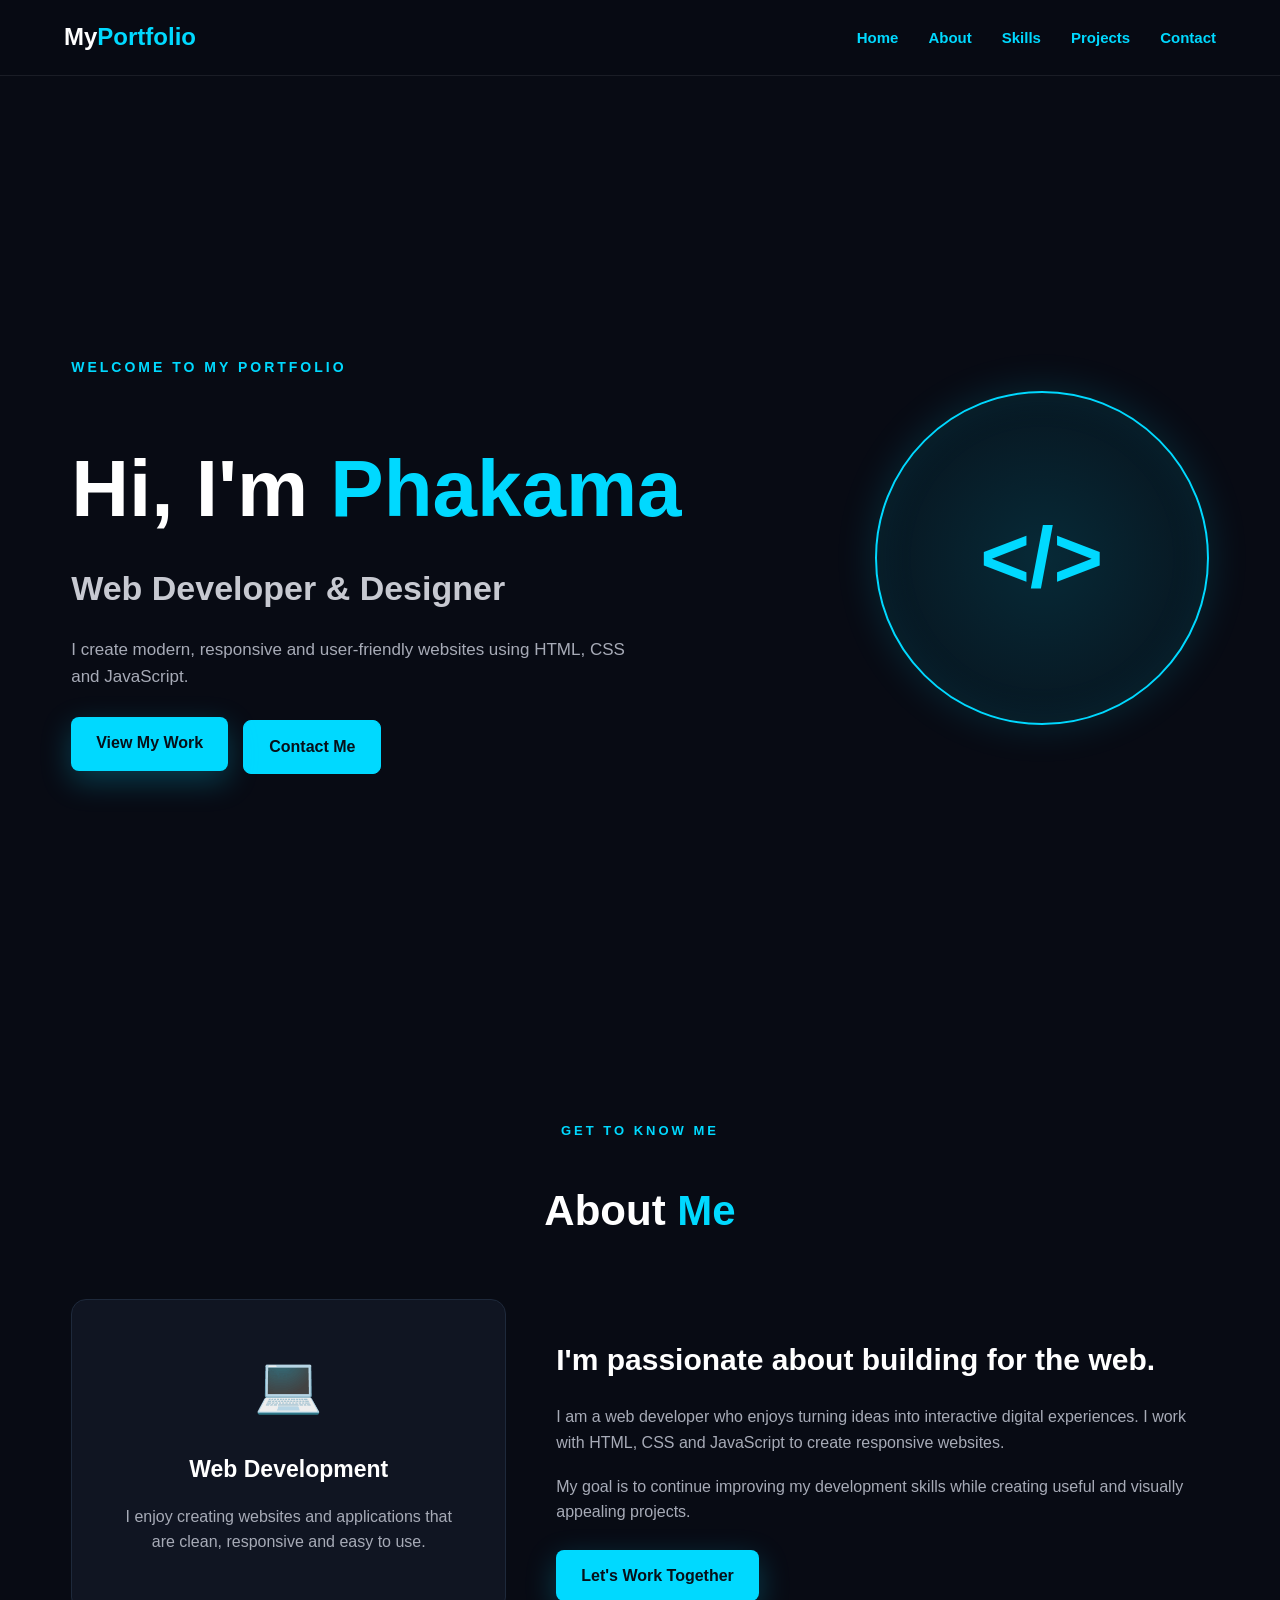
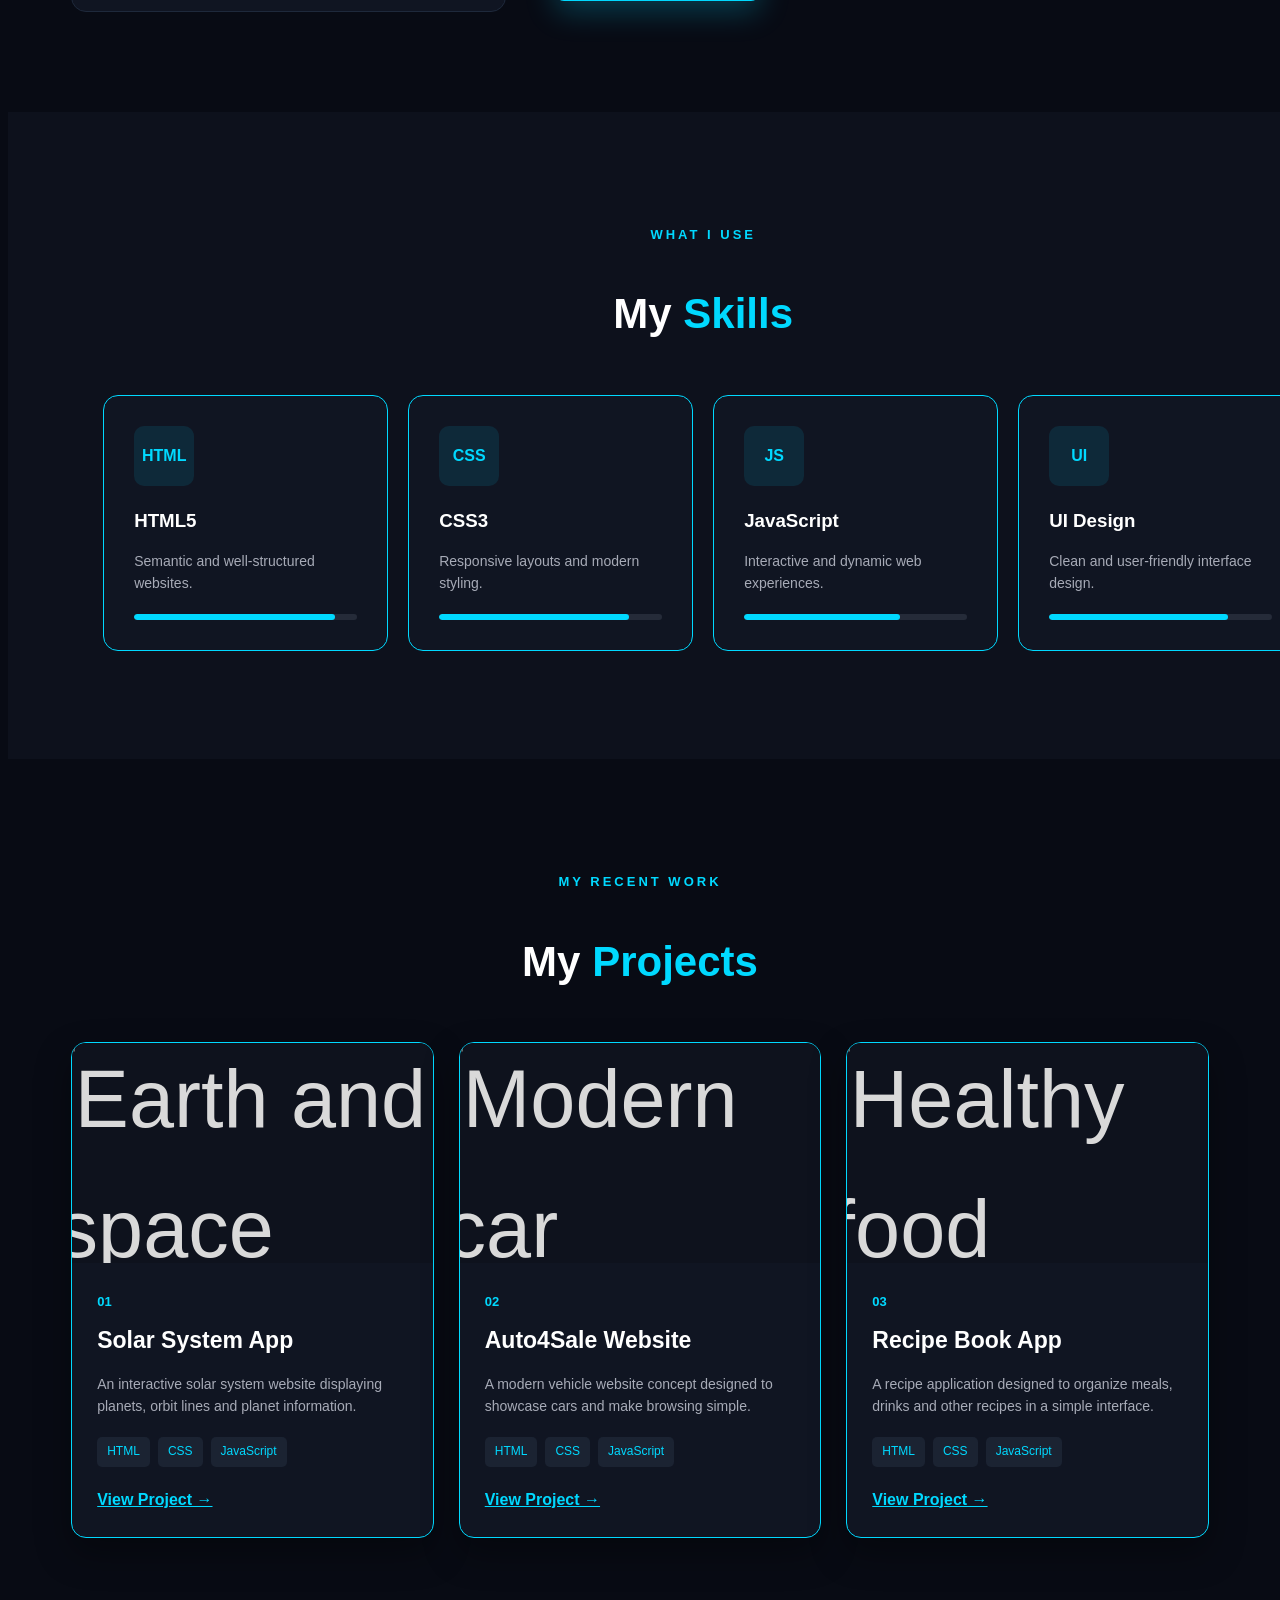
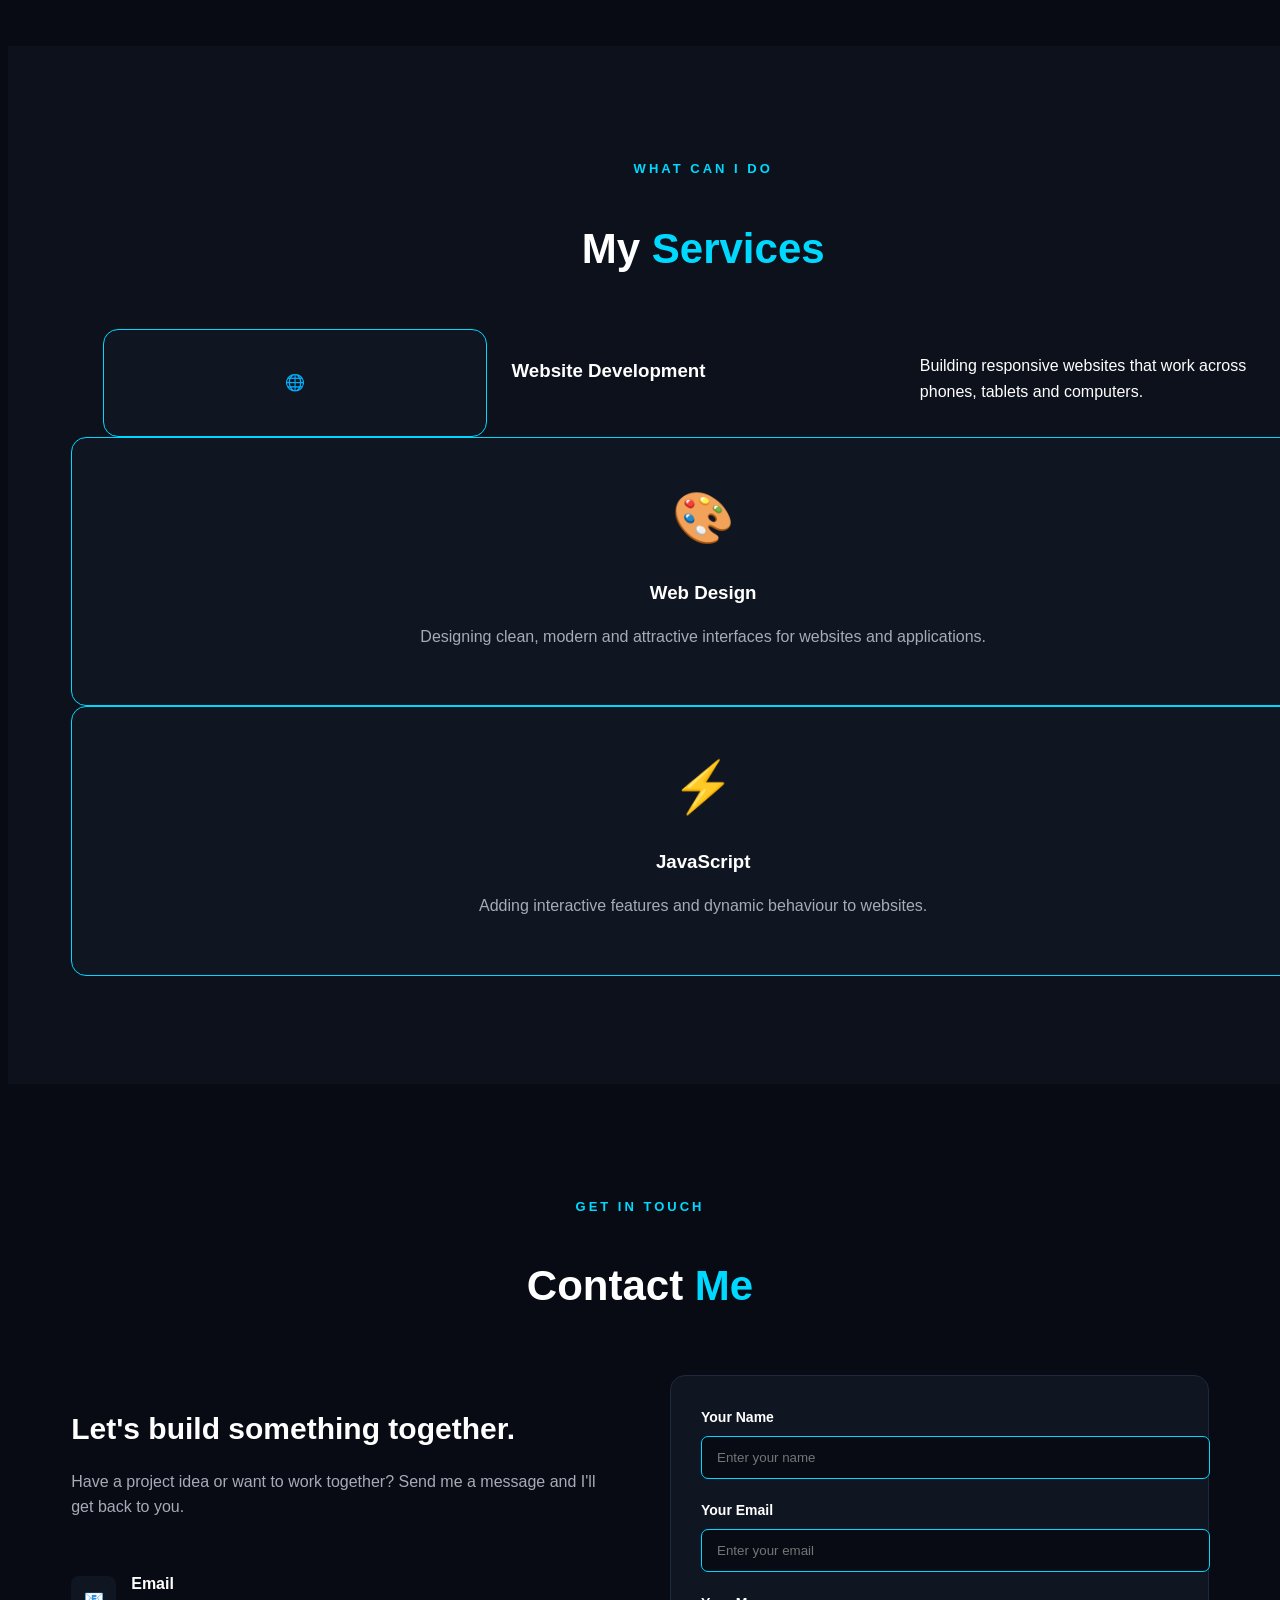
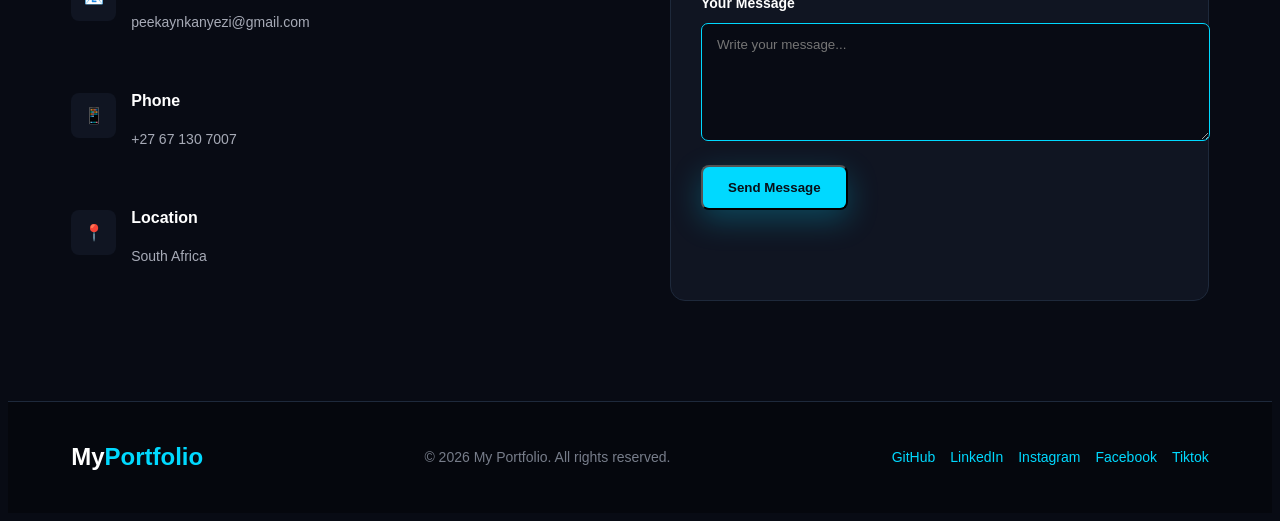
==== index.html @ e18cd829 "Add files via upload" ====
<!DOCTYPE html>

<html lang="en"> <head> <meta charset="UTF-8"> <meta name="viewport" content="width=device-width, initial-scale=1.0">

<title>My Portfolio | Web Developer</title>

<link rel="stylesheet" href="style.css">

</head>

<body>

<!-- Navigation -->
<header>
    <nav class="navbar">
        <a href="#home" class="logo">My<span>Portfolio</span></a>

        <button class="menu-btn" id="menu-btn">
            ☰
        </button>

        <ul class="nav-links" id="nav-links">
            <li><a href="#home">Home</a></li>
            <li><a href="#about">About</a></li>
            <li><a href="#skills">Skills</a></li>
            <li><a href="#projects">Projects</a></li>
            <li><a href="#contact">Contact</a></li>
        </ul>
    </nav>
</header>

<!-- Home -->
<section id="home" class="hero">

    <div class="hero-content">
        <p class="welcome">WELCOME TO MY PORTFOLIO</p>

        <h1>
            Hi, I'm <span>Phakama</span>
        </h1>

        <h2>Web Developer & Designer</h2>

        <p class="hero-text">
            I create modern, responsive and user-friendly websites
            using HTML, CSS and JavaScript.
        </p>

        <div class="hero-buttons">
            <a href="#projects" class="btn primary-btn">
                View My Work
            </a>

            <a href="#contact" class="btn secondary-btn">
                Contact Me
            </a>
        </div>
    </div>

    <div class="hero-image">
        <div class="profile-circle">
            <div class="code-icon">&lt;/&gt;</div>
        </div>
    </div>

</section>

<!-- About -->
<section id="about" class="section">

    <div class="section-title">
        <p>GET TO KNOW ME</p>
        <h2>About <span>Me</span></h2>
    </div>

    <div class="about-container">

        <div class="about-card">
            <div class="about-icon">💻</div>
            <h3>Web Development</h3>
            <p>
                I enjoy creating websites and applications that are
                clean, responsive and easy to use.
            </p>
        </div>

        <div class="about-text">
            <h3>I'm passionate about building for the web.</h3>

            <p>
                I am a web developer who enjoys turning ideas into
                interactive digital experiences. I work with HTML,
                CSS and JavaScript to create responsive websites.
            </p>

            <p>
                My goal is to continue improving my development skills
                while creating useful and visually appealing projects.
            </p>

            <a href="#contact" class="btn primary-btn">
                Let's Work Together
            </a>
        </div>

    </div>

</section>

<!-- Skills -->
<section id="skills" class="section skills-section">

    <div class="section-title">
        <p>WHAT I USE</p>
        <h2>My <span>Skills</span></h2>
    </div>

    <div class="skills-container">

        <div class="skill-card">
            <div class="skill-icon">HTML</div>
            <h3>HTML5</h3>
            <p>Semantic and well-structured websites.</p>

            <div class="skill-bar">
                <div class="skill-progress html"></div>
            </div>
        </div>

        <div class="skill-card">
            <div class="skill-icon">CSS</div>
            <h3>CSS3</h3>
            <p>Responsive layouts and modern styling.</p>

            <div class="skill-bar">
                <div class="skill-progress css"></div>
            </div>
        </div>

        <div class="skill-card">
            <div class="skill-icon">JS</div>
            <h3>JavaScript</h3>
            <p>Interactive and dynamic web experiences.</p>

            <div class="skill-bar">
                <div class="skill-progress javascript"></div>
            </div>
        </div>

        <div class="skill-card">
            <div class="skill-icon">UI</div>
            <h3>UI Design</h3>
            <p>Clean and user-friendly interface design.</p>

            <div class="skill-bar">
                <div class="skill-progress ui"></div>
            </div>
        </div>

    </div>

</section>

<!-- Projects -->

<section id="projects" class="section">

<div class="section-title">
    <p>MY RECENT WORK</p>
    <h2>My <span>Projects</span></h2>
</div>

<div class="projects-container">

    <!-- Project 1: Solar System -->
    <article class="project-card">

        <div class="project-image">
            <img
                src="https://images.unsplash.com/photo-1446776811953-b23d57bd21aa?auto=format&fit=crop&w=1200&q=80"
                alt="Earth and space"
            >
        </div>

        <div class="project-content">
            <span class="project-number">01</span>

            <h3>Solar System App</h3>

            <p>
                An interactive solar system website displaying
                planets, orbit lines and planet information.
            </p>

            <div class="project-tags">
                <span>HTML</span>
                <span>CSS</span>
                <span>JavaScript</span>
            </div>

            <a href="#" class="project-link">
                View Project →
            </a>
        </div>

    </article>

    <!-- Project 2: Auto4Sale -->
    <article class="project-card">

        <div class="project-image">
            <img
                src="https://images.unsplash.com/photo-1492144534655-ae79c964c9d7?auto=format&fit=crop&w=1200&q=80"
                alt="Modern car"
            >
        </div>

        <div class="project-content">
            <span class="project-number">02</span>

            <h3>Auto4Sale Website</h3>

            <p>
                A modern vehicle website concept designed to
                showcase cars and make browsing simple.
            </p>

            <div class="project-tags">
                <span>HTML</span>
                <span>CSS</span>
                <span>JavaScript</span>
            </div>

            <a href="#" class="project-link">
                View Project →
            </a>
        </div>

    </article>

    <!-- Project 3: Recipe Book -->
    <article class="project-card">

        <div class="project-image">
            <img
                src="https://images.unsplash.com/photo-1540189549336-e6e99c3679fe?auto=format&fit=crop&w=1200&q=80"
                alt="Healthy food recipe"
            >
        </div>

        <div class="project-content">
            <span class="project-number">03</span>

            <h3>Recipe Book App</h3>

            <p>
                A recipe application designed to organize meals,
                drinks and other recipes in a simple interface.
            </p>

            <div class="project-tags">
                <span>HTML</span>
                <span>CSS</span>
                <span>JavaScript</span>
            </div>

            <a href="#" class="project-link">
                View Project →
            </a>
        </div>

    </article>

</div>

</section>

<!-- Services -->
<section class="section services-section">
    <div class="section-title">
        <p>WHAT CAN I DO</p>
        <h2>My <span>Services</span></h2>
    </div>

    <div class="services-container">

        <div class="service-card">🌐</div>
        <h3>Website Development</h3>
        <p>
            Building responsive websites that work across 
            phones, tablets and computers.
        </p>
    </div>
    
    <div class="service-card">
        <div class="service-icon">🎨</div>
        <h3>Web Design</h3>
        <p>
            Designing clean, modern and attractive interfaces 
            for websites and applications.
        </p>
    </div>

    <div class="service-card">
        <div class="service-icon">⚡</div>
        <h3>JavaScript</h3>
        <p>
            Adding interactive features and dynamic behaviour 
            to websites.
        </p>
    </div>

</div>

</section>

<!-- Contact -->
<section id="contact" class="section contact-section">

    <div class="section-title">
        <p>GET IN TOUCH</p>
        <h2>Contact <span>Me</span></h2>
    </div>

    <div class="contact-container">

        <div class="contact-info">

            <h3>Let's build something together.</h3>

            <p>
                Have a project idea or want to work together?
                Send me a message and I'll get back to you.
            </p>

            <div class="contact-item">
                <span>📧</span>
                <div>
                    <h4>Email</h4>
                    <p>peekaynkanyezi@gmail.com</p>
                </div>
            </div>

            <div class="contact-item">
                <span>📱</span>
                <div>
                    <h4>Phone</h4>
                    <p>+27 67 130 7007</p>
                </div>
            </div>

            <div class="contact-item">
                <span>📍</span>
                <div>
                    <h4>Location</h4>
                    <p>South Africa</p>
                </div>
            </div>

        </div>

        <form id="contact-form" class="contact-form">

            <div class="input-group">
                <label for="name">Your Name</label>
                <input
                    type="text"
                    id="name"
                    placeholder="Enter your name"
                    required
                >
            </div>

            <div class="input-group">
                <label for="email">Your Email</label>
                <input
                    type="email"
                    id="email"
                    placeholder="Enter your email"
                    required
                >
            </div>

            <div class="input-group">
                <label for="message">Your Message</label>
                <textarea
                    id="message"
                    rows="6"
                    placeholder="Write your message..."
                    required
                ></textarea>
            </div>

            <button type="submit" class="btn primary-btn">
                Send Message
            </button>

            <p id="form-message"></p>

        </form>

    </div>

</section>

<!-- Footer -->
<footer>

    <div class="footer-content">

        <a href="#home" class="logo">
            My<span>Portfolio</span>
        </a>

        <p>
            © 2026 My Portfolio. All rights reserved.
        </p>

        <div class="social-links">
            <a href="@peekay48">GitHub</a>
            <a href="@peekay.m_">LinkedIn</a>
            <a href="@peekay.m_">Instagram</a>
            <a href="@Phakama Myeni">Facebook</a>
            <a href="@peekay.m_">Tiktok</a>
        </div>

    </div>

</footer>

<script src="script.js"></script>

</body> </html>
---- style.css ----
/* ================================
GENERAL
================================ */

{
margin: 0;
padding: 0;
box-sizing: border-box;
}

html {
scroll-behavior: smooth;
}

body {
font-family: Arial, Helvetica, sans-serif;
background: #080b14;
color: #ffffff;
line-height: 1.6;
}

a {
text-decoration: none;
color: inherit;
}

ul {
list-style: none;
}

section {
scroll-margin-top: 80px;
}

/* ================================
NAVIGATION
================================ */

header {
position: fixed;
top: 0;
left: 0;
width: 100%;
z-index: 1000;
background: rgba(8, 11, 20, 0.92);
backdrop-filter: blur(12px);
border-bottom: 1px solid rgba(255, 255, 255, 0.08);
}

.navbar {
width: 90%;
max-width: 1200px;
height: 75px;
margin: auto;

display: flex;
align-items: center;
justify-content: space-between;

}

.logo {
font-size: 24px;
font-weight: 800;
}

.logo span,
h1 span,
h2 span {
color: #00d9ff;
}

.nav-links {
display: flex;
gap: 30px;
}

.nav-links a {
font-size: 15px;
font-weight: 600;
transition: 0.3s;
}

.nav-links a {
color: #00d9ff;
}

.menu-btn {
display: none;
border: none;
background: none;
color: white;
font-size: 28px;
cursor: pointer;
}

/* ================================
HERO
================================ */

.hero {
min-height: 100vh;
width: 90%;
max-width: 1200px;
margin: auto;

display: flex;
align-items: center;
justify-content: space-between;
gap: 50px;

padding-top: 100px;

}

.hero-content {
max-width: 650px;
}

.welcome {
color: #00d9ff;
font-size: 14px;
font-weight: bold;
letter-spacing: 3px;
margin-bottom: 15px;
}

.hero h1 {
font-size: clamp(45px, 7vw, 80px);
line-height: 1.1;
margin-bottom: 15px;
}

.hero h2 {
font-size: clamp(22px, 4vw, 34px);
color: #c7c9d1;
margin-bottom: 20px;
}

.hero-text {
max-width: 580px;
color: #a7abb7;
font-size: 17px;
}

.hero-buttons {
display: flex;
gap: 15px;
margin-top: 30px;
flex-wrap: wrap;
}

.btn {
display: inline-block;
padding: 13px 25px;
border-radius: 8px;
font-weight: bold;
transition: 0.3s;
}

.primary-btn {
background: #00d9ff;
color: #071019;
}

.primary-btn {
transform: translateY(-3px);
box-shadow: 0 10px 30px rgba(0, 217, 255, 0.25);
}

.secondary-btn {
border: 1px solid #00d9ff;
color: #00d9ff;
}

.secondary-btn {
background: #00d9ff;
color: #071019;
}

.hero-image {
display: flex;
align-items: center;
justify-content: center;
}

.profile-circle {
width: 330px;
height: 330px;
border-radius: 50%;

display: flex;
align-items: center;
justify-content: center;

border: 2px solid #00d9ff;
background: radial-gradient(
    circle,
    rgba(0, 217, 255, 0.15),
    rgba(0, 217, 255, 0.02)
);

box-shadow:
    0 0 40px rgba(0, 217, 255, 0.15),
    inset 0 0 40px rgba(0, 217, 255, 0.08);

animation: floating 4s ease-in-out infinite;

}

.code-icon {
font-size: 85px;
font-weight: bold;
color: #00d9ff;
}

@keyframes floating {
0%, 100% {
transform: translateY(0);
}

50% {
    transform: translateY(-15px);
}

}

/* ================================
SECTIONS
================================ */

.section {
width: 90%;
max-width: 1200px;
margin: auto;
padding: 100px 0;
}

.section-title {
text-align: center;
margin-bottom: 55px;
}

.section-title p {
color: #00d9ff;
font-size: 13px;
font-weight: bold;
letter-spacing: 3px;
margin-bottom: 8px;
}

.section-title h2 {
font-size: 42px;
}

/* ================================
ABOUT
================================ */

.about-container {
display: grid;
grid-template-columns: 1fr 1.5fr;
gap: 50px;
align-items: center;
}

.about-card {
padding: 40px;
border-radius: 15px;
background: #101522;
border: 1px solid #1e293b;
text-align: center;
}

.about-icon {
font-size: 55px;
margin-bottom: 20px;
}

.about-card h3 {
margin-bottom: 10px;
font-size: 23px;
}

.about-card p,
.about-text p {
color: #a7abb7;
}

.about-text h3 {
font-size: 30px;
margin-bottom: 20px;
}

.about-text p {
margin-bottom: 18px;
}

.about-text .btn {
margin-top: 10px;
}

/* ================================
SKILLS
================================ */

.skills-section {
max-width: none;
width: 100%;
padding-left: 5%;
padding-right: 5%;
background: #0d111c;
}

.skills-container {
max-width: 1200px;
margin: auto;

display: grid;
grid-template-columns: repeat(4, 1fr);
gap: 20px;

}

.skill-card {
padding: 30px;
background: #101522;
border: 1px solid #1e293b;
border-radius: 15px;
transition: 0.3s;
}

.skill-card {
transform: translateY(-8px);
border-color: #00d9ff;
}

.skill-icon {
width: 60px;
height: 60px;
border-radius: 10px;

display: flex;
align-items: center;
justify-content: center;

background: rgba(0, 217, 255, 0.1);
color: #00d9ff;
font-weight: bold;
margin-bottom: 20px;

}

.skill-card h3 {
margin-bottom: 8px;
}

.skill-card p {
color: #a7abb7;
font-size: 14px;
margin-bottom: 20px;
}

.skill-bar {
width: 100%;
height: 6px;
background: #252b39;
border-radius: 10px;
overflow: hidden;
}

.skill-progress {
height: 100%;
background: #00d9ff;
border-radius: 10px;
}

.html {
width: 90%;
}

.css {
width: 85%;
}

.javascript {
width: 70%;
}

.ui {
width: 80%;
}

/* ================================
PROJECTS
================================ */

.projects-container {
display: grid;
grid-template-columns: repeat(3, 1fr);
gap: 25px;
}

.project-card {
background: #101522;
border: 1px solid #1e293b;
border-radius: 15px;
overflow: hidden;
transition: 0.3s;
}

.project-card {
transform: translateY(-8px);
border-color: #00d9ff;
}

.project-image {
height: 210px;

display: flex;
align-items: center;
justify-content: center;

font-size: 75px;

}

.solar {
background: linear-gradient(135deg, #182848, #4b6cb7);
}

.auto {
background: linear-gradient(135deg, #232526, #414345);
}

.recipe {
background: linear-gradient(135deg, #42275a, #734b6d);
}

.project-content {
padding: 25px;
}

.project-number {
color: #00d9ff;
font-size: 13px;
font-weight: bold;
}

.project-content h3 {
font-size: 23px;
margin: 8px 0;
}

.project-content p {
color: #a7abb7;
font-size: 14px;
margin-bottom: 20px;
}

.project-tags {
display: flex;
flex-wrap: wrap;
gap: 8px;
margin-bottom: 20px;
}

.project-tags span {
padding: 5px 10px;
border-radius: 5px;
background: #1b2332;
color: #00d9ff;
font-size: 12px;
}

.project-link {
color: #00d9ff;
font-weight: bold;
}

.project-link {
text-decoration: underline;
}

/* ================================
PROJECT IMAGES
================================ */

.project-image {
width: 100%;
height: 220px;
overflow: hidden;
position: relative;
background: #101522;
}

.project-image img {
width: 100%;
height: 100%;
display: block;

object-fit: cover;

transition: transform 0.5s ease;

}

/* Image zoom when hovering over project */

.project-card .project-image img {
transform: scale(1.08);
}

/* Dark overlay over images */

.project-image::after {
content: "";
position: absolute;
inset: 0;

background: rgba(0, 0, 0, 0.15);

pointer-events: none;

}

/* Project cards */

.project-card {
background: #101522;
border: 1px solid #1e293b;
border-radius: 15px;

overflow: hidden;

transition:
    transform 0.3s ease,
    border-color 0.3s ease,
    box-shadow 0.3s ease;

}

.project-card {
transform: translateY(-8px);

border-color: #00d9ff;

box-shadow:
    0 15px 35px rgba(0, 0, 0, 0.35);

}

/* Project content */

.project-content {
padding: 25px;
}

.project-number {
color: #00d9ff;
font-size: 13px;
font-weight: bold;
}

.project-content h3 {
font-size: 23px;
margin: 8px 0;
}

.project-content p {
color: #a7abb7;
font-size: 14px;
margin-bottom: 20px;
}

/* Project technology tags */

.project-tags {
display: flex;
flex-wrap: wrap;
gap: 8px;
margin-bottom: 20px;
}

.project-tags span {
padding: 5px 10px;

border-radius: 5px;

background: #1b2332;
color: #00d9ff;

font-size: 12px;

}

/* Project link */

.project-link {
color: #00d9ff;
font-weight: bold;
}

.project-link {
text-decoration: underline;
}

/* Mobile */

@media (max-width: 700px) {

.project-image {
    height: 200px;
}

}

/* ================================
SERVICES
================================ */

.services-section {
max-width: none;
width: 100%;
padding-left: 5%;
padding-right: 5%;
background: #0d111c;
}

.services-container {
max-width: 1200px;
margin: auto;

display: grid;
grid-template-columns: repeat(3, 1fr);
gap: 25px;

}

.service-card {
text-align: center;
padding: 40px 30px;
border-radius: 15px;
background: #101522;
border: 1px solid #1e293b;
transition: 0.3s;
}

.service-card {
transform: translateY(-8px);
border-color: #00d9ff;
}

.service-icon {
font-size: 50px;
margin-bottom: 20px;
}

.service-card h3 {
margin-bottom: 12px;
}

.service-card p {
color: #a7abb7;
}

/* ================================
CONTACT
================================ */

.contact-container {
display: grid;
grid-template-columns: 1fr 1fr;
gap: 60px;
}

.contact-info h3 {
font-size: 30px;
margin-bottom: 15px;
}

.contact-info > p {
color: #a7abb7;
margin-bottom: 30px;
}

.contact-item {
display: flex;
gap: 15px;
align-items: center;
margin-bottom: 20px;
}

.contact-item > span {
width: 45px;
height: 45px;
border-radius: 8px;

display: flex;
align-items: center;
justify-content: center;

background: #101522;

}

.contact-item h4 {
margin-bottom: 2px;
}

.contact-item p {
color: #a7abb7;
font-size: 14px;
}

.contact-form {
padding: 30px;
background: #101522;
border-radius: 15px;
border: 1px solid #1e293b;
}

.input-group {
margin-bottom: 20px;
}

.input-group label {
display: block;
margin-bottom: 8px;
font-size: 14px;
font-weight: bold;
}

.input-group input,
.input-group textarea {
width: 100%;
padding: 13px 15px;

background: #080b14;
color: white;

border: 1px solid #293244;
border-radius: 7px;

outline: none;
font-family: inherit;

}

.input-group input,
.input-group textarea {
border-color: #00d9ff;
}

.input-group textarea {
resize: vertical;
}

#form-message {
color: #00d9ff;
margin-top: 15px;
}

/* ================================
FOOTER
================================ */

footer {
padding: 30px 5%;
background: #05070d;
border-top: 1px solid #1e293b;
}

.footer-content {
max-width: 1200px;
margin: auto;

display: flex;
justify-content: space-between;
align-items: center;
gap: 20px;

}

.footer-content p {
color: #777d8a;
font-size: 14px;
}

.social-links {
display: flex;
gap: 15px;
}

.social-links a {
color: #a7abb7;
font-size: 14px;
}

.social-links a {
color: #00d9ff;
}

/* ================================
SCROLL ANIMATION
================================ */

.hidden {
opacity: 0;
transform: translateY(30px);
}

.show {
opacity: 1;
transform: translateY(0);
transition: opacity 0.7s ease, transform 0.7s ease;
}

/* ================================
RESPONSIVE DESIGN
================================ */

@media (max-width: 950px) {

.hero {
    text-align: center;
    flex-direction: column;
    justify-content: center;
}

.hero-content {
    display: flex;
    flex-direction: column;
    align-items: center;
}

.skills-container {
    grid-template-columns: repeat(2, 1fr);
}

.projects-container {
    grid-template-columns: 1fr 1fr;
}

.about-container {
    grid-template-columns: 1fr;
}

.contact-container {
    grid-template-columns: 1fr;
}

}

@media (max-width: 700px) {

.navbar {
    height: 65px;
}

.menu-btn {
    display: block;
}

.nav-links {
    position: absolute;
    top: 65px;
    left: 0;

    width: 100%;

    flex-direction: column;
    gap: 0;

    background: #080b14;

    max-height: 0;
    overflow: hidden;

    transition: 0.3s;
}

.nav-links.active {
    max-height: 400px;
}

.nav-links li {
    text-align: center;
}

.nav-links a {
    display: block;
    padding: 15px;
}

.hero {
    padding-top: 100px;
}

.profile-circle {
    width: 230px;
    height: 230px;
}

.code-icon {
    font-size: 60px;
}

.section {
    padding: 75px 0;
}

.section-title h2 {
    font-size: 34px;
}

.skills-container,
.projects-container,
.services-container {
    grid-template-columns: 1fr;
}

.footer-content {
    flex-direction: column;
    text-align: center;
}

.social-links {
    justify-content: center;
}

}

@media (max-width: 450px) {

.hero h1 {
    font-size: 43px;
}

.hero h2 {
    font-size: 22px;
}

.hero-text {
    font-size: 15px;
}

.hero-buttons {
    flex-direction: column;
    width: 100%;
}

.hero-buttons .btn {
    text-align: center;
}

.contact-form {
    padding: 20px;
}

}
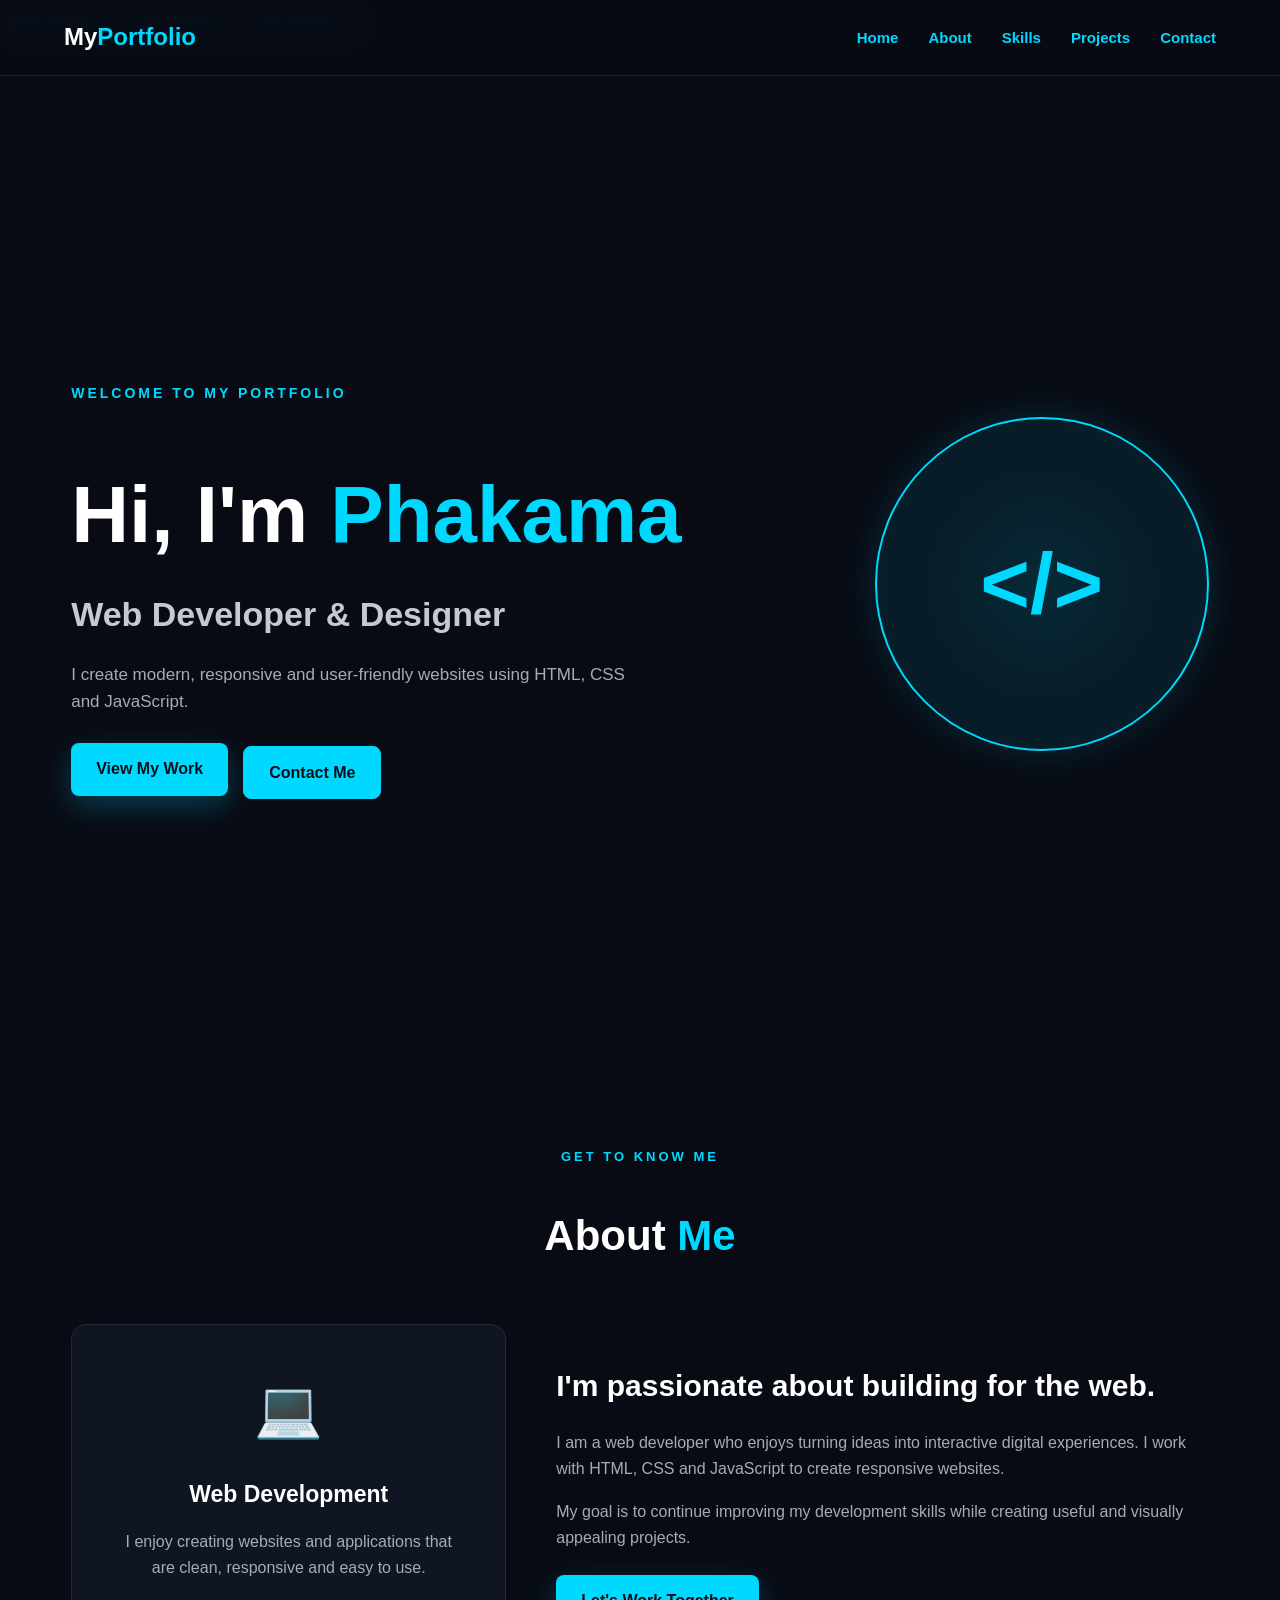
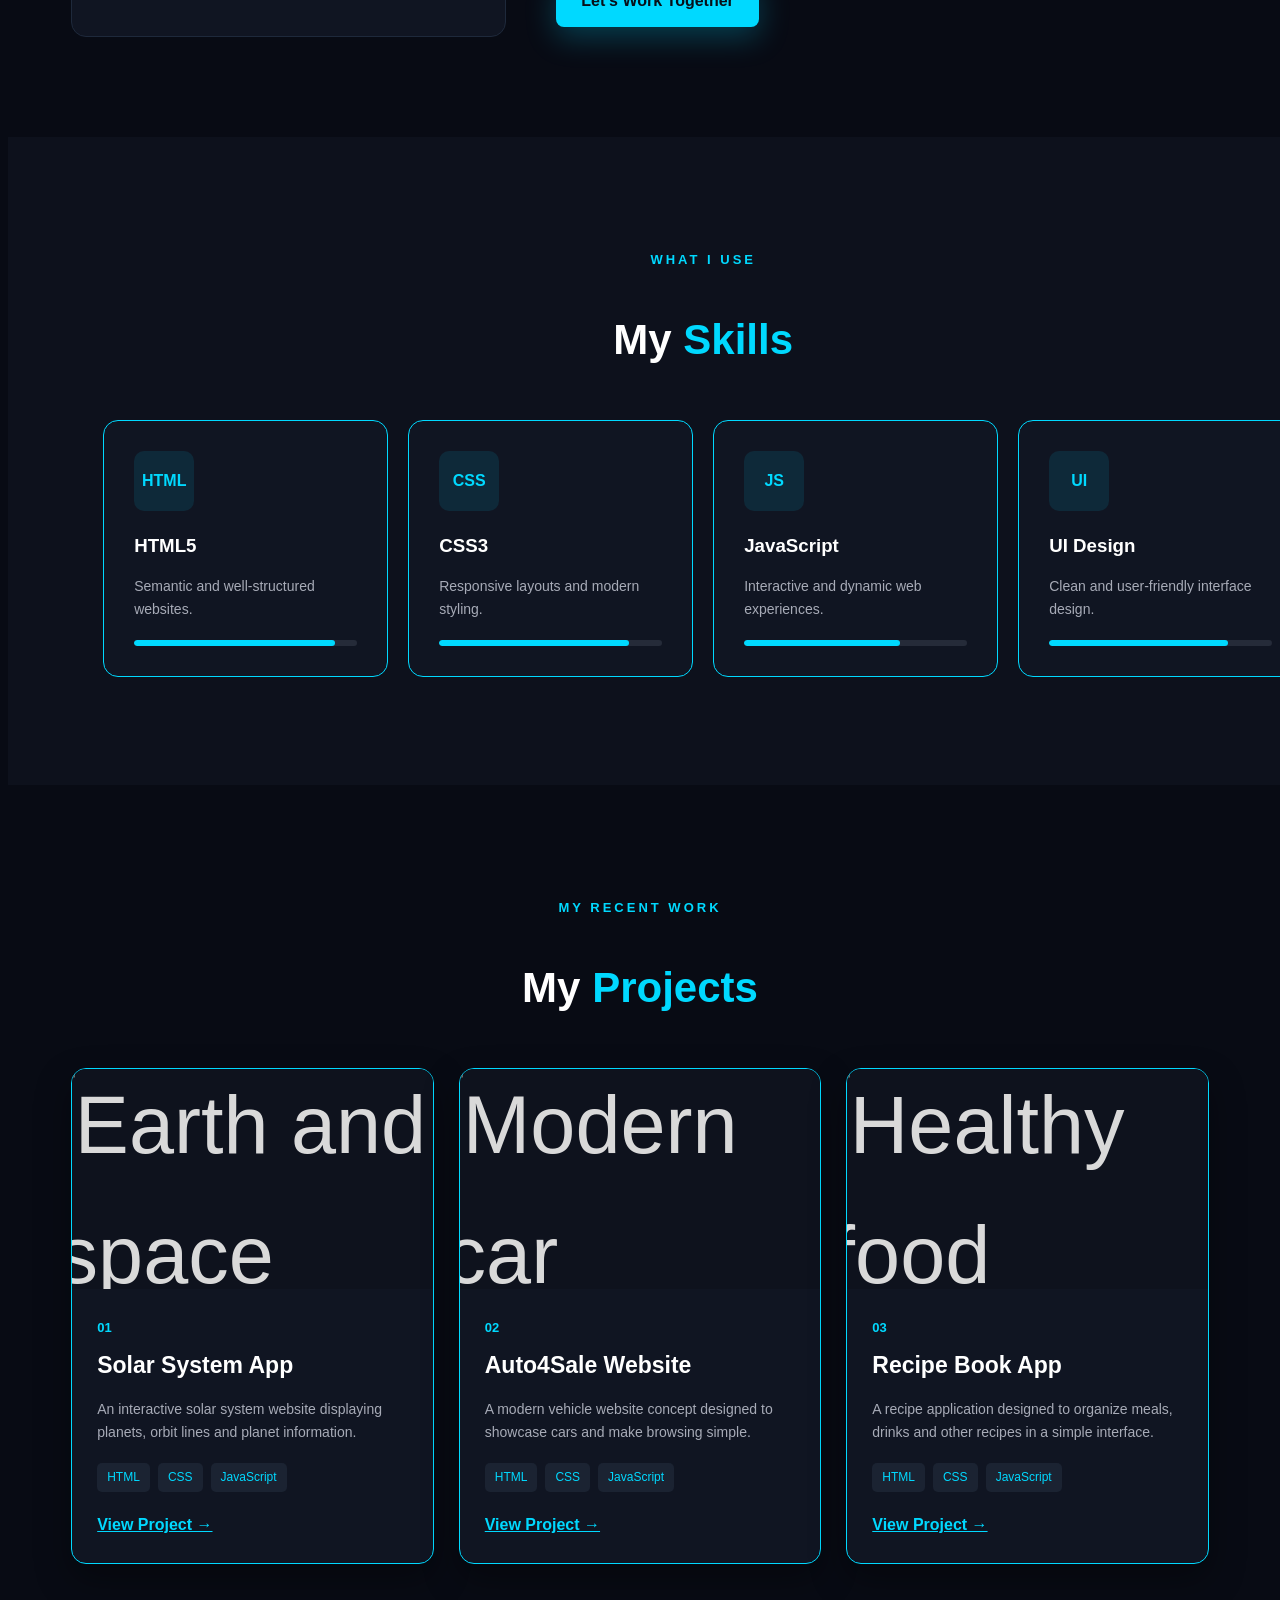
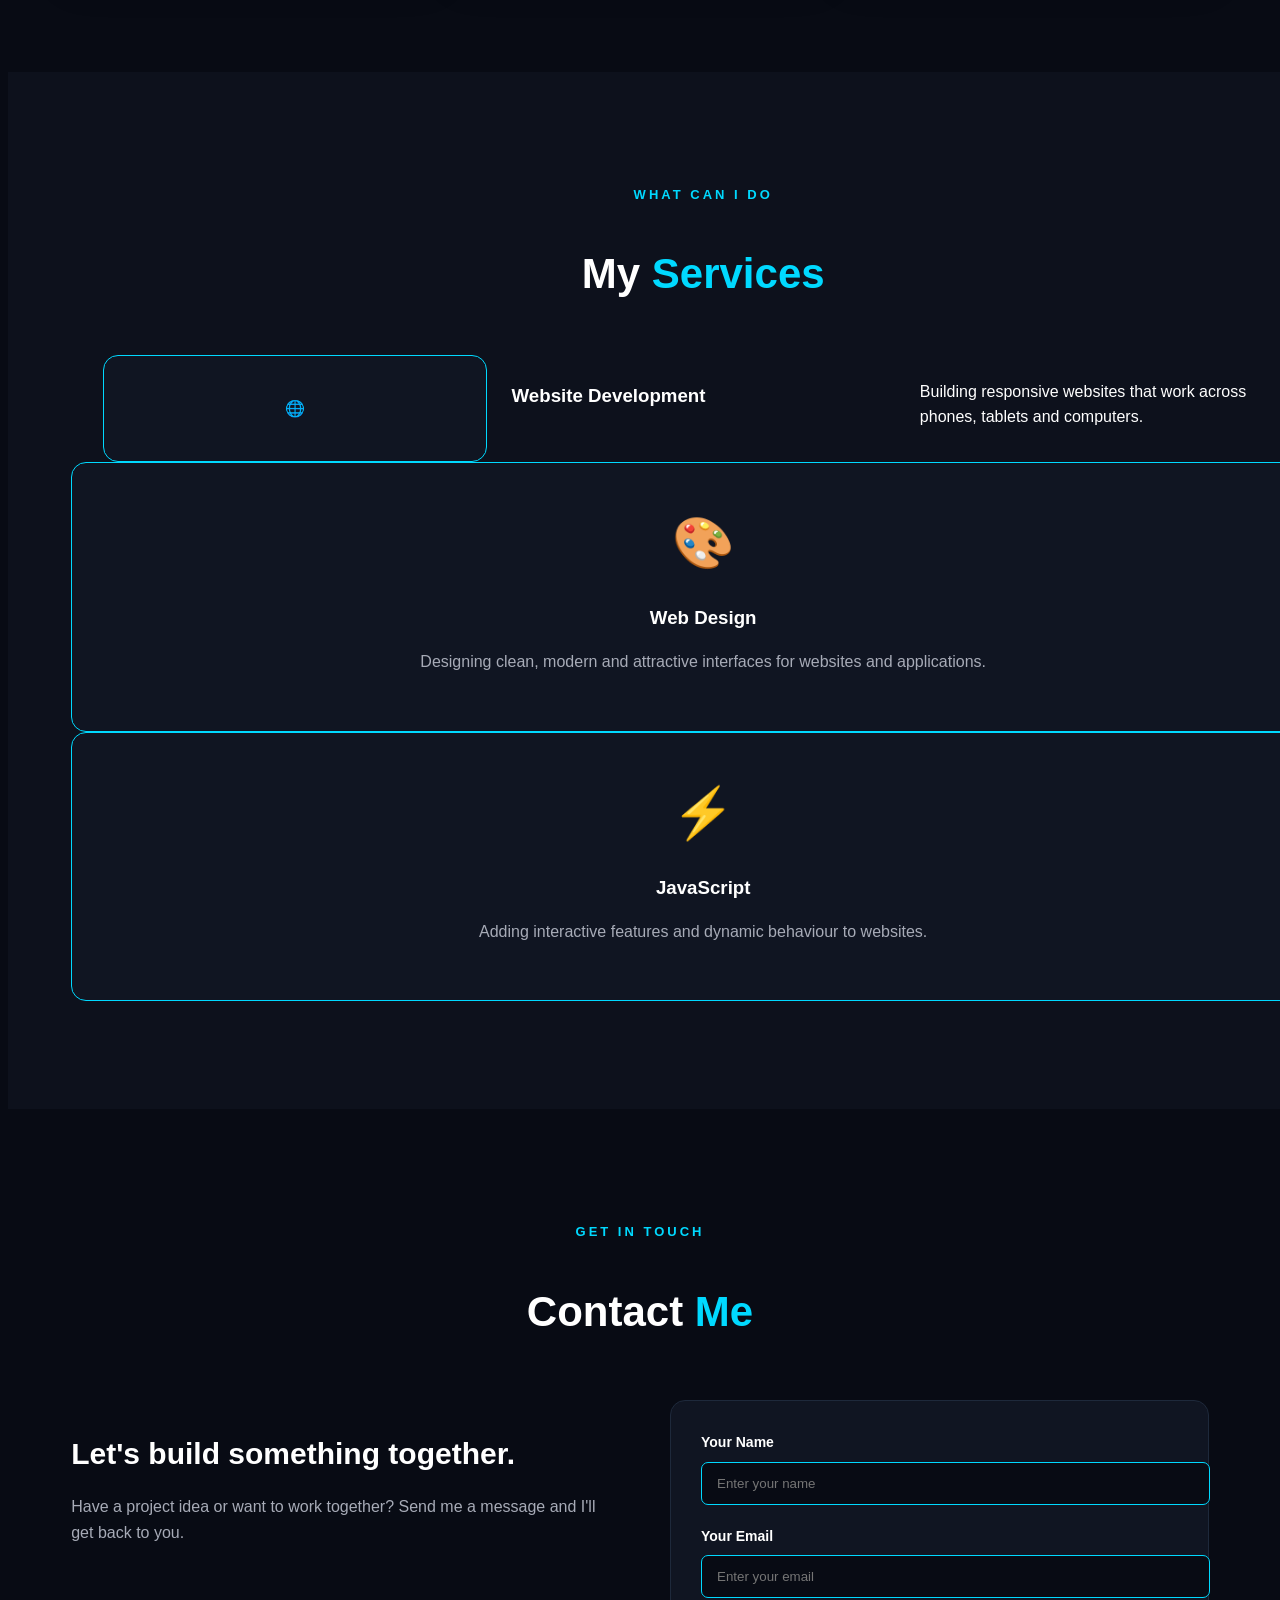
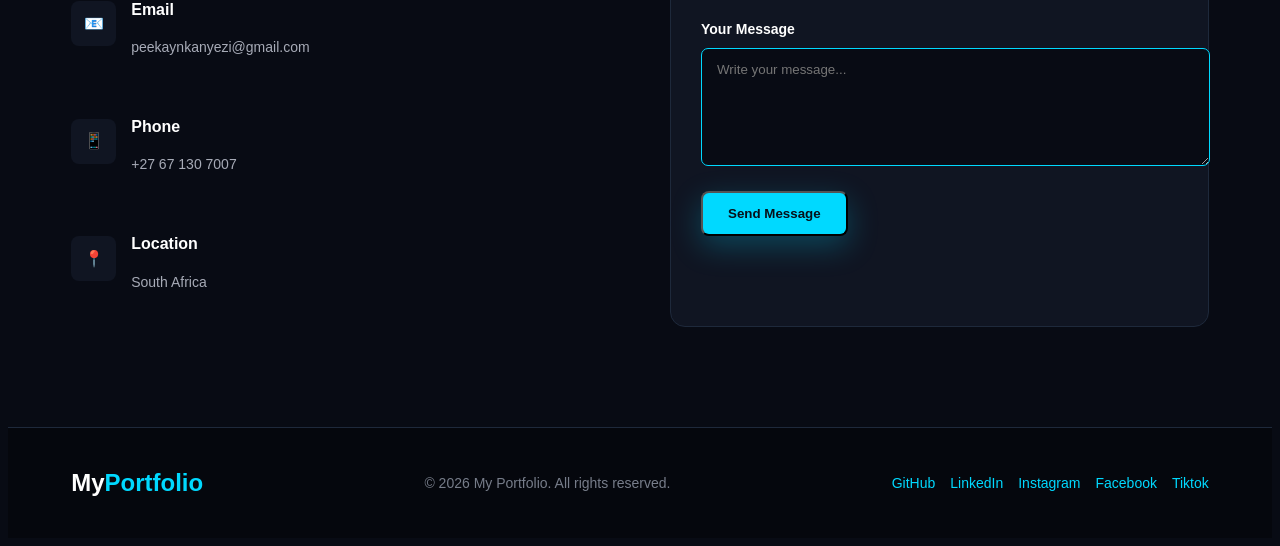
==== commit 2e6434b4: "Add files via upload" ====
--- a/index.html
+++ b/index.html
@@ -9,6 +9,24 @@
 </head>
 
 <body>
+
+<!-- Solar System -->
+
+<a href="solar-system/index.html" class="project-link">
+    View Project →
+</a>
+
+<!-- Auto4Sale -->
+
+<a href="auto4sale/index.html" class="project-link">
+    View Project →
+</a>
+
+<!-- Recipe Book -->
+
+<a href="recipe-book/index.html" class="project-link">
+    View Project →
+</a>
 
 <!-- Navigation -->
 <header>
@@ -198,7 +216,7 @@
                 <span>JavaScript</span>
             </div>
 
-            <a href="#" class="project-link">
+            <a href="solar-system.html" class="project-link">
                 View Project →
             </a>
         </div>
@@ -231,7 +249,7 @@
                 <span>JavaScript</span>
             </div>
 
-            <a href="#" class="project-link">
+            <a href="auto4sale.html" class="project-link">
                 View Project →
             </a>
         </div>
@@ -264,7 +282,7 @@
                 <span>JavaScript</span>
             </div>
 
-            <a href="#" class="project-link">
+            <a href="recipe-book.html" class="project-link">
                 View Project →
             </a>
         </div>
